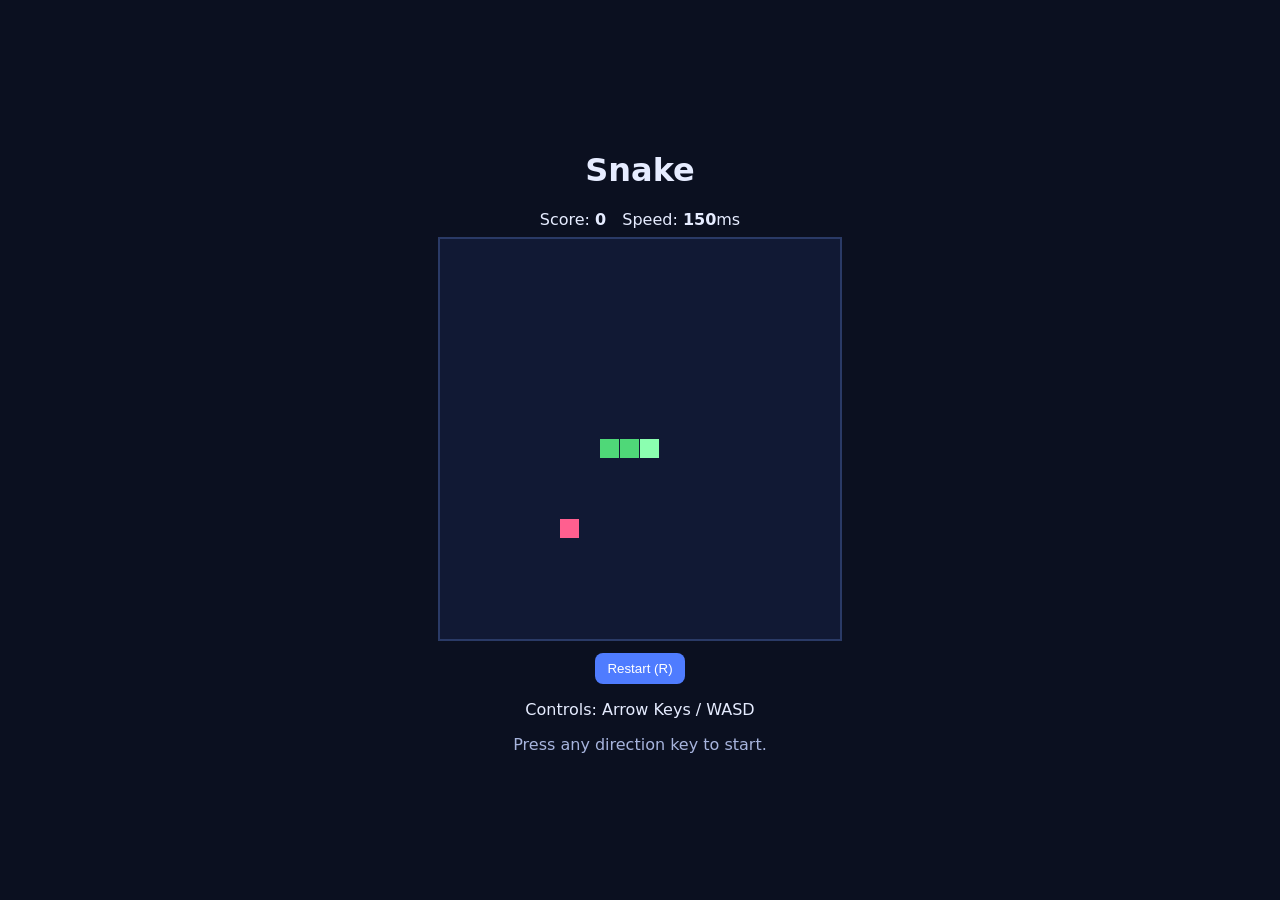
==== index.html @ 8fc8130f "feat: initial snake web" ====
<!doctype html>
<html lang="en">
  <head>
    <meta charset="UTF-8" />
    <meta name="viewport" content="width=device-width, initial-scale=1.0" />
    <title>Snake Web</title>
    <link rel="stylesheet" href="style.css" />
  </head>
  <body>
    <main class="app">
      <h1>Snake</h1>
      <div class="hud">
        <span>Score: <strong id="score">0</strong></span>
        <span>Speed: <strong id="speed">150</strong>ms</span>
      </div>
      <canvas id="game" width="400" height="400" aria-label="Snake game"></canvas>
      <div class="controls">
        <button id="restartBtn" type="button">Restart (R)</button>
        <p>Controls: Arrow Keys / WASD</p>
      </div>
      <p id="status" class="status">Press any direction key to start.</p>
    </main>
    <script src="game.js"></script>
  </body>
</html>
---- style.css ----
* { box-sizing: border-box; }
body {
  margin: 0;
  font-family: Inter, system-ui, Arial, sans-serif;
  background: #0b1020;
  color: #e6ecff;
  min-height: 100vh;
  display: grid;
  place-items: center;
}
.app { text-align: center; }
.hud { display: flex; gap: 16px; justify-content: center; margin-bottom: 8px; }
canvas {
  border: 2px solid #2a3a66;
  background: #111934;
  image-rendering: pixelated;
}
.controls { margin-top: 8px; }
button {
  background: #4f7cff;
  color: white;
  border: 0;
  border-radius: 8px;
  padding: 8px 12px;
  cursor: pointer;
}
.status { color: #a7b4dd; }
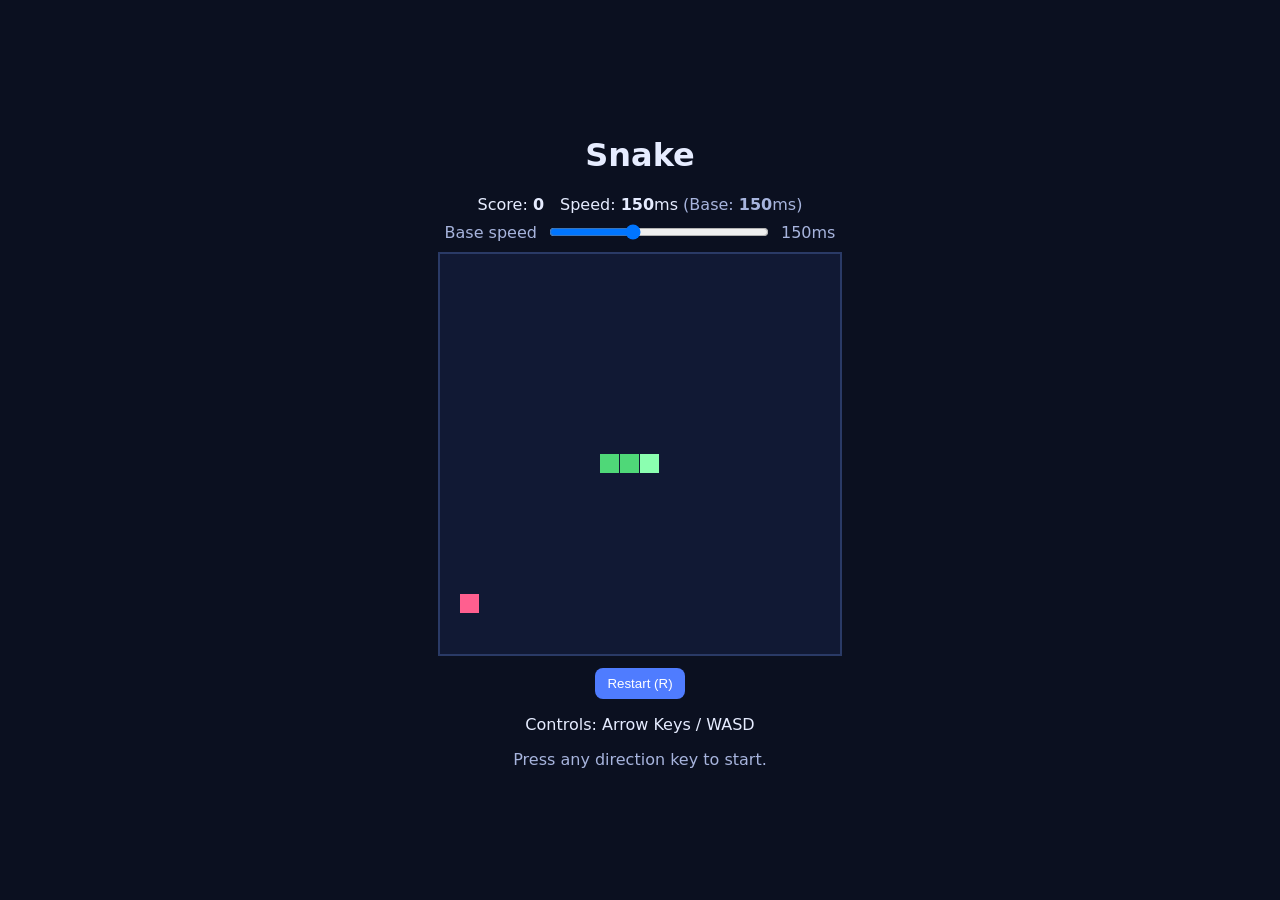
==== commit cdb75e62: "feat: add speed slider for base tick interval" ====
--- a/index.html
+++ b/index.html
@@ -11,7 +11,15 @@
       <h1>Snake</h1>
       <div class="hud">
         <span>Score: <strong id="score">0</strong></span>
-        <span>Speed: <strong id="speed">150</strong>ms</span>
+        <span>
+          Speed: <strong id="speed">150</strong>ms
+          <span class="muted">(Base: <strong id="baseSpeed">150</strong>ms)</span>
+        </span>
+      </div>
+      <div class="speed-control" aria-label="Speed control">
+        <label for="speedSlider">Base speed</label>
+        <input id="speedSlider" type="range" min="60" max="300" step="5" value="150" />
+        <span class="muted"><span id="speedSliderValue">150</span>ms</span>
       </div>
       <canvas id="game" width="400" height="400" aria-label="Snake game"></canvas>
       <div class="controls">
--- a/style.css
+++ b/style.css
@@ -9,7 +9,19 @@
   place-items: center;
 }
 .app { text-align: center; }
-.hud { display: flex; gap: 16px; justify-content: center; margin-bottom: 8px; }
+.hud { display: flex; gap: 16px; justify-content: center; margin-bottom: 8px; flex-wrap: wrap; }
+.muted { color: #a7b4dd; font-weight: 500; }
+
+.speed-control {
+  display: flex;
+  align-items: center;
+  justify-content: center;
+  gap: 10px;
+  margin: 6px 0 10px;
+}
+.speed-control label { color: #a7b4dd; }
+.speed-control input[type="range"] { width: 220px; }
+
 canvas {
   border: 2px solid #2a3a66;
   background: #111934;
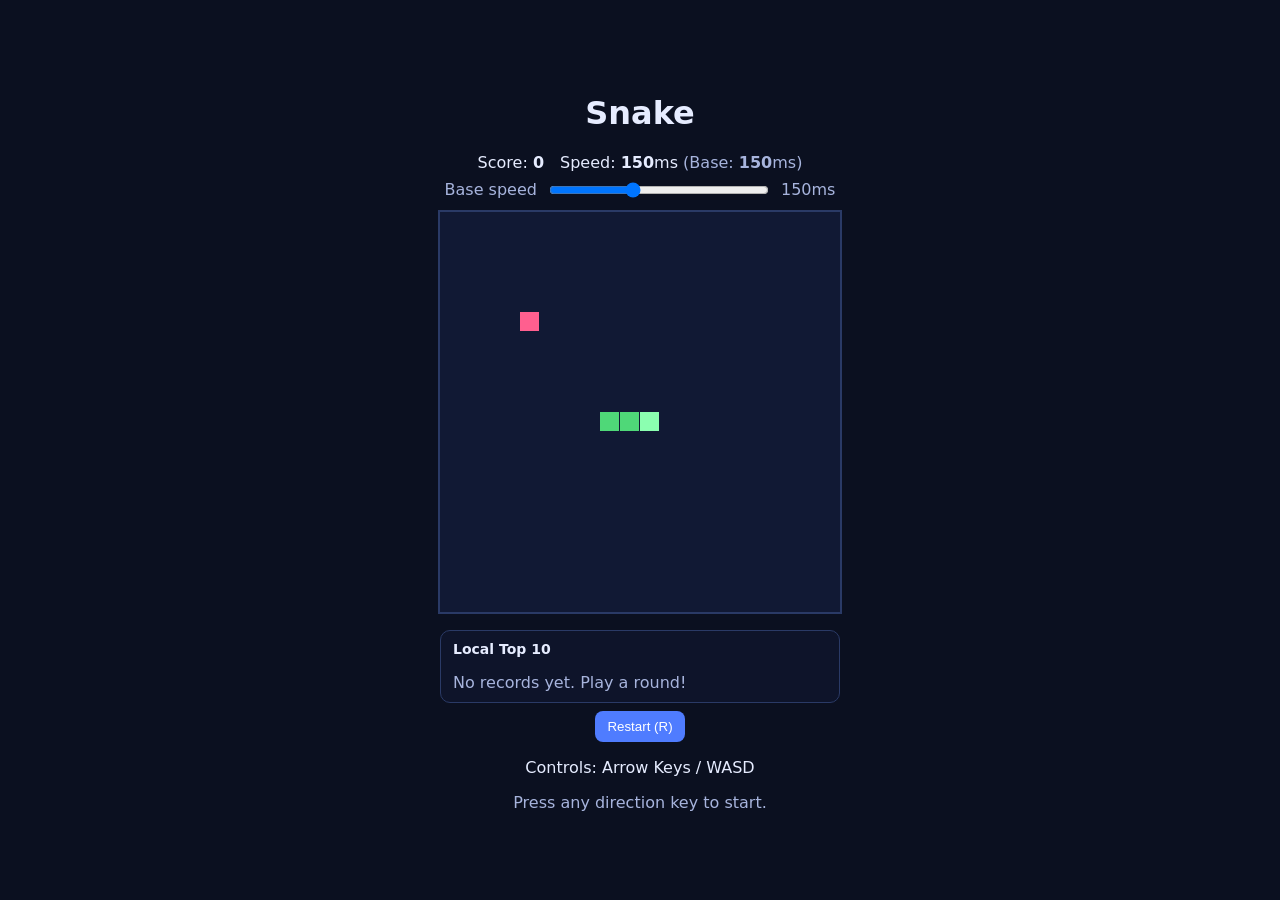
==== commit 18192852: "feat: add local leaderboard top10 persisted in localStorage" ====
--- a/index.html
+++ b/index.html
@@ -22,6 +22,13 @@
         <span class="muted"><span id="speedSliderValue">150</span>ms</span>
       </div>
       <canvas id="game" width="400" height="400" aria-label="Snake game"></canvas>
+
+      <section class="leaderboard" aria-label="Local leaderboard">
+        <h2>Local Top 10</h2>
+        <ol id="leaderboardList" class="leaderboard-list"></ol>
+        <p id="leaderboardHint" class="muted leaderboard-hint"></p>
+      </section>
+
       <div class="controls">
         <button id="restartBtn" type="button">Restart (R)</button>
         <p>Controls: Arrow Keys / WASD</p>
--- a/style.css
+++ b/style.css
@@ -27,6 +27,36 @@
   background: #111934;
   image-rendering: pixelated;
 }
+
+.leaderboard {
+  margin: 12px auto 0;
+  width: 400px;
+  text-align: left;
+  border: 1px solid #2a3a66;
+  border-radius: 10px;
+  padding: 10px 12px;
+  background: rgba(17, 25, 52, 0.55);
+}
+.leaderboard h2 {
+  margin: 0 0 8px;
+  font-size: 14px;
+  color: #e6ecff;
+  font-weight: 700;
+}
+.leaderboard-list {
+  margin: 0;
+  padding-left: 22px;
+  display: grid;
+  gap: 4px;
+}
+.leaderboard-list li {
+  display: flex;
+  justify-content: space-between;
+  gap: 10px;
+  font-variant-numeric: tabular-nums;
+}
+.leaderboard-hint { margin: 8px 0 0; }
+
 .controls { margin-top: 8px; }
 button {
   background: #4f7cff;
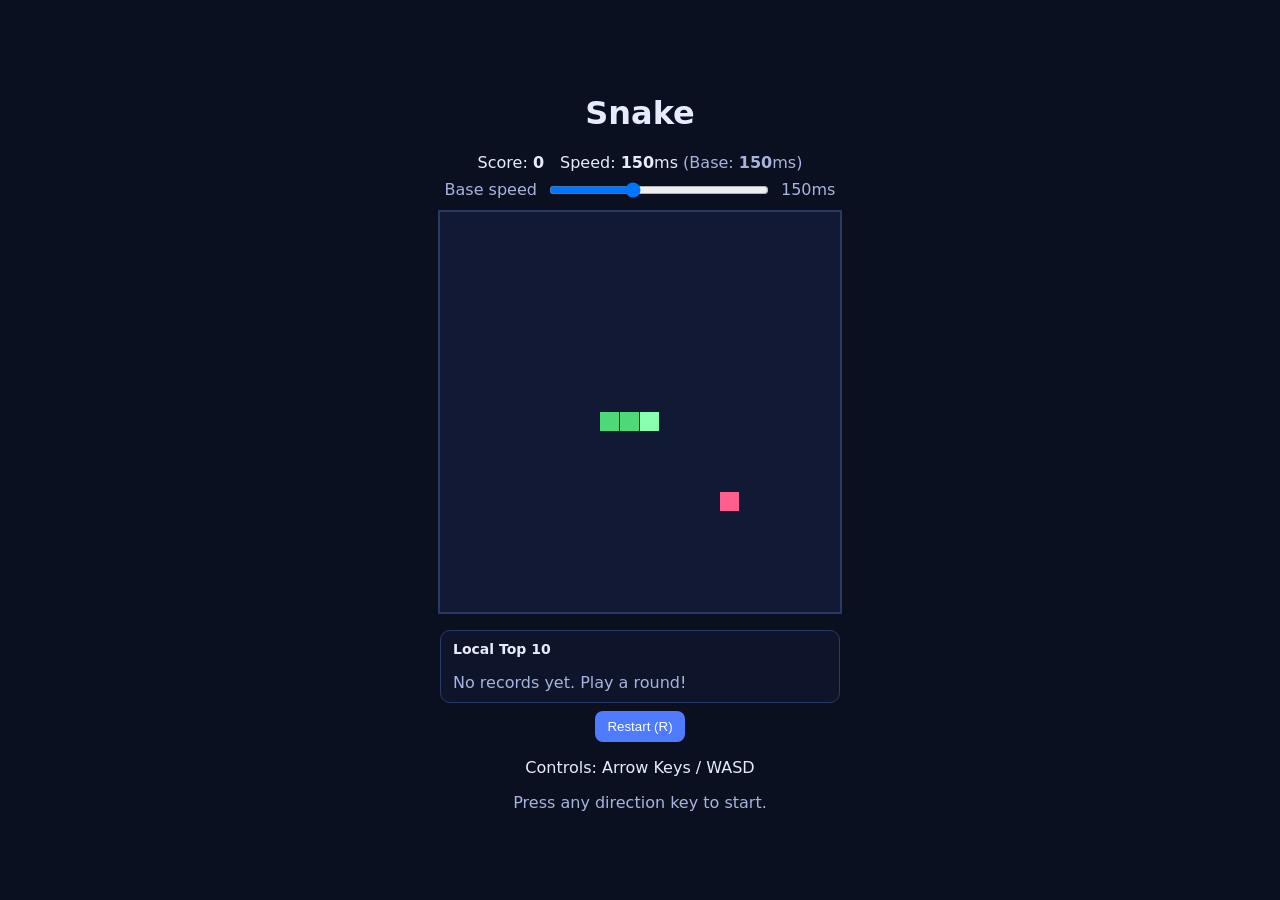
==== commit 562f921e: "feat: add copy share text on game over" ====
--- a/index.html
+++ b/index.html
@@ -33,6 +33,25 @@
         <button id="restartBtn" type="button">Restart (R)</button>
         <p>Controls: Arrow Keys / WASD</p>
       </div>
+
+      <section id="gameOverPanel" class="panel" aria-label="Game over panel" hidden>
+        <h2>Game Over</h2>
+        <p class="muted">Share your score:</p>
+        <pre id="shareText" class="share-text" aria-label="Share text"></pre>
+        <div class="panel-actions">
+          <button id="copyBtn" type="button">Copy</button>
+        </div>
+        <p id="copyStatus" class="muted" role="status" aria-live="polite"></p>
+        <textarea
+          id="copyFallback"
+          class="copy-fallback"
+          rows="3"
+          readonly
+          hidden
+          aria-label="Copy fallback text"
+        ></textarea>
+      </section>
+
       <p id="status" class="status">Press any direction key to start.</p>
     </main>
     <script src="game.js"></script>
--- a/style.css
+++ b/style.css
@@ -57,6 +57,39 @@
 }
 .leaderboard-hint { margin: 8px 0 0; }
 
+.panel {
+  margin: 12px auto 0;
+  padding: 12px;
+  border: 1px solid #2a3a66;
+  border-radius: 12px;
+  background: rgba(17, 25, 52, 0.85);
+  width: min(520px, 92vw);
+  text-align: left;
+}
+.panel h2 { margin: 0 0 6px; font-size: 18px; }
+.panel-actions { display: flex; gap: 10px; margin-top: 8px; }
+
+.share-text {
+  margin: 8px 0 0;
+  padding: 10px;
+  border-radius: 10px;
+  border: 1px solid #2a3a66;
+  background: #0b1020;
+  color: #e6ecff;
+  white-space: pre-wrap;
+}
+
+.copy-fallback {
+  margin-top: 8px;
+  width: 100%;
+  resize: none;
+  padding: 10px;
+  border-radius: 10px;
+  border: 1px solid #2a3a66;
+  background: #0b1020;
+  color: #e6ecff;
+}
+
 .controls { margin-top: 8px; }
 button {
   background: #4f7cff;
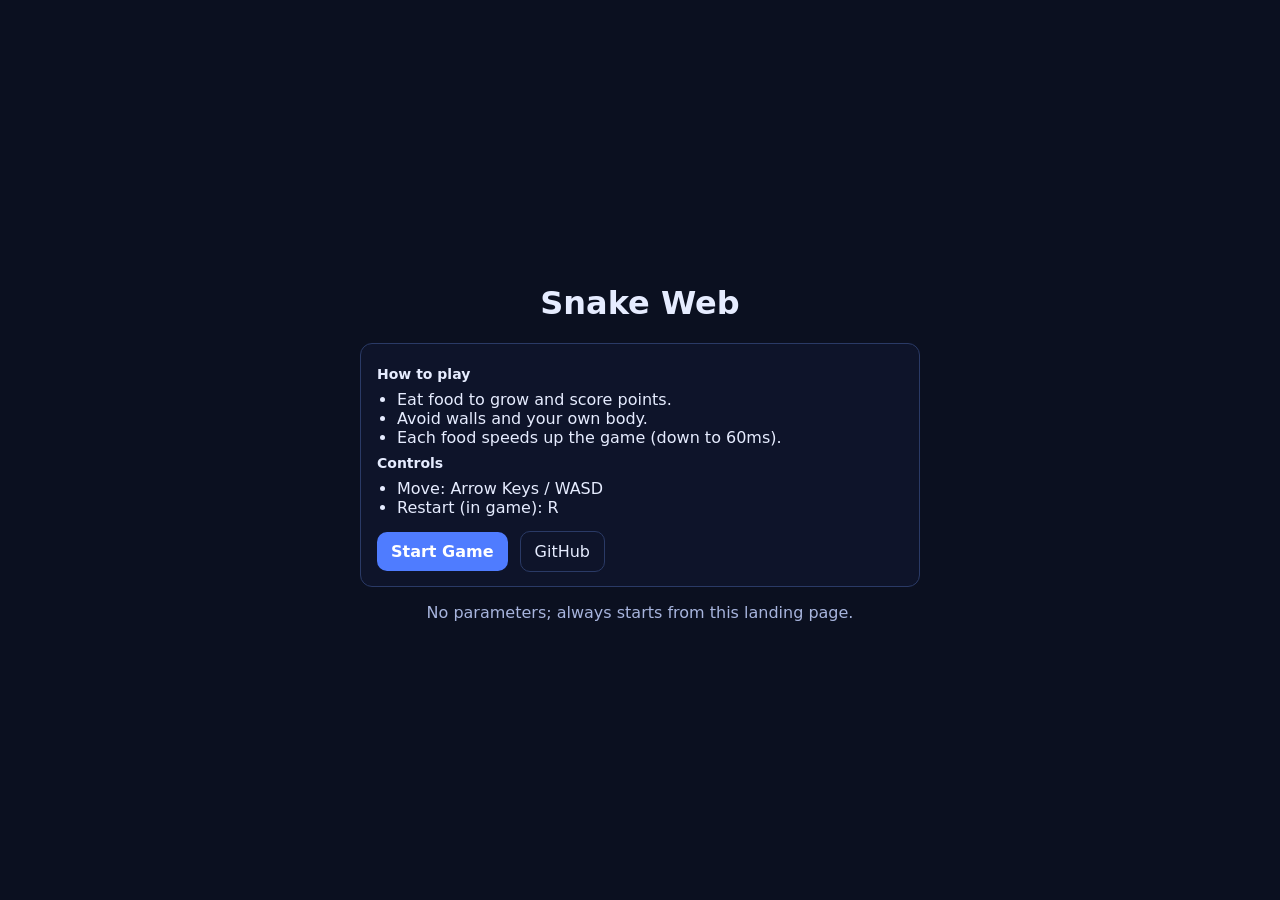
==== commit c3968948: "feat: add landing page and separate game page" ====
--- a/index.html
+++ b/index.html
@@ -7,53 +7,30 @@
     <link rel="stylesheet" href="style.css" />
   </head>
   <body>
-    <main class="app">
-      <h1>Snake</h1>
-      <div class="hud">
-        <span>Score: <strong id="score">0</strong></span>
-        <span>
-          Speed: <strong id="speed">150</strong>ms
-          <span class="muted">(Base: <strong id="baseSpeed">150</strong>ms)</span>
-        </span>
-      </div>
-      <div class="speed-control" aria-label="Speed control">
-        <label for="speedSlider">Base speed</label>
-        <input id="speedSlider" type="range" min="60" max="300" step="5" value="150" />
-        <span class="muted"><span id="speedSliderValue">150</span>ms</span>
-      </div>
-      <canvas id="game" width="400" height="400" aria-label="Snake game"></canvas>
+    <main class="app app-home">
+      <h1>Snake Web</h1>
 
-      <section class="leaderboard" aria-label="Local leaderboard">
-        <h2>Local Top 10</h2>
-        <ol id="leaderboardList" class="leaderboard-list"></ol>
-        <p id="leaderboardHint" class="muted leaderboard-hint"></p>
+      <section class="card" aria-label="Game introduction">
+        <h2>How to play</h2>
+        <ul class="list">
+          <li>Eat food to grow and score points.</li>
+          <li>Avoid walls and your own body.</li>
+          <li>Each food speeds up the game (down to 60ms).</li>
+        </ul>
+
+        <h2>Controls</h2>
+        <ul class="list">
+          <li>Move: Arrow Keys / WASD</li>
+          <li>Restart (in game): R</li>
+        </ul>
+
+        <div class="home-actions">
+          <a class="primary-btn" href="game.html">Start Game</a>
+          <a class="link-btn" href="https://github.com/HsqSw/snake-web" target="_blank" rel="noreferrer">GitHub</a>
+        </div>
       </section>
 
-      <div class="controls">
-        <button id="restartBtn" type="button">Restart (R)</button>
-        <p>Controls: Arrow Keys / WASD</p>
-      </div>
-
-      <section id="gameOverPanel" class="panel" aria-label="Game over panel" hidden>
-        <h2>Game Over</h2>
-        <p class="muted">Share your score:</p>
-        <pre id="shareText" class="share-text" aria-label="Share text"></pre>
-        <div class="panel-actions">
-          <button id="copyBtn" type="button">Copy</button>
-        </div>
-        <p id="copyStatus" class="muted" role="status" aria-live="polite"></p>
-        <textarea
-          id="copyFallback"
-          class="copy-fallback"
-          rows="3"
-          readonly
-          hidden
-          aria-label="Copy fallback text"
-        ></textarea>
-      </section>
-
-      <p id="status" class="status">Press any direction key to start.</p>
+      <p class="muted">No parameters; always starts from this landing page.</p>
     </main>
-    <script src="game.js"></script>
   </body>
 </html>
--- a/style.css
+++ b/style.css
@@ -8,7 +8,75 @@
   display: grid;
   place-items: center;
 }
+
 .app { text-align: center; }
+
+.topbar {
+  width: 100%;
+  max-width: 520px;
+  display: flex;
+  justify-content: flex-start;
+  margin: 0 auto 8px;
+}
+
+/* Landing page */
+.app-home {
+  width: min(560px, calc(100vw - 24px));
+}
+
+.card {
+  text-align: left;
+  border: 1px solid #2a3a66;
+  border-radius: 12px;
+  padding: 14px 16px;
+  background: rgba(17, 25, 52, 0.55);
+}
+
+.card h2 {
+  margin: 8px 0 8px;
+  font-size: 14px;
+}
+
+.list {
+  margin: 0;
+  padding-left: 20px;
+  color: #e6ecff;
+}
+
+.home-actions {
+  display: flex;
+  gap: 12px;
+  align-items: center;
+  margin-top: 14px;
+}
+
+.primary-btn,
+.link-btn {
+  display: inline-flex;
+  align-items: center;
+  justify-content: center;
+  gap: 6px;
+  border-radius: 10px;
+  padding: 10px 14px;
+  text-decoration: none;
+  cursor: pointer;
+  user-select: none;
+}
+
+.primary-btn {
+  background: #4f7cff;
+  color: white;
+  font-weight: 700;
+}
+
+.link-btn {
+  background: transparent;
+  border: 1px solid #2a3a66;
+  color: #e6ecff;
+}
+
+.primary-btn:hover { filter: brightness(1.05); }
+.link-btn:hover { background: rgba(255, 255, 255, 0.06); }
 .hud { display: flex; gap: 16px; justify-content: center; margin-bottom: 8px; flex-wrap: wrap; }
 .muted { color: #a7b4dd; font-weight: 500; }
 
@@ -57,39 +125,6 @@
 }
 .leaderboard-hint { margin: 8px 0 0; }
 
-.panel {
-  margin: 12px auto 0;
-  padding: 12px;
-  border: 1px solid #2a3a66;
-  border-radius: 12px;
-  background: rgba(17, 25, 52, 0.85);
-  width: min(520px, 92vw);
-  text-align: left;
-}
-.panel h2 { margin: 0 0 6px; font-size: 18px; }
-.panel-actions { display: flex; gap: 10px; margin-top: 8px; }
-
-.share-text {
-  margin: 8px 0 0;
-  padding: 10px;
-  border-radius: 10px;
-  border: 1px solid #2a3a66;
-  background: #0b1020;
-  color: #e6ecff;
-  white-space: pre-wrap;
-}
-
-.copy-fallback {
-  margin-top: 8px;
-  width: 100%;
-  resize: none;
-  padding: 10px;
-  border-radius: 10px;
-  border: 1px solid #2a3a66;
-  background: #0b1020;
-  color: #e6ecff;
-}
-
 .controls { margin-top: 8px; }
 button {
   background: #4f7cff;
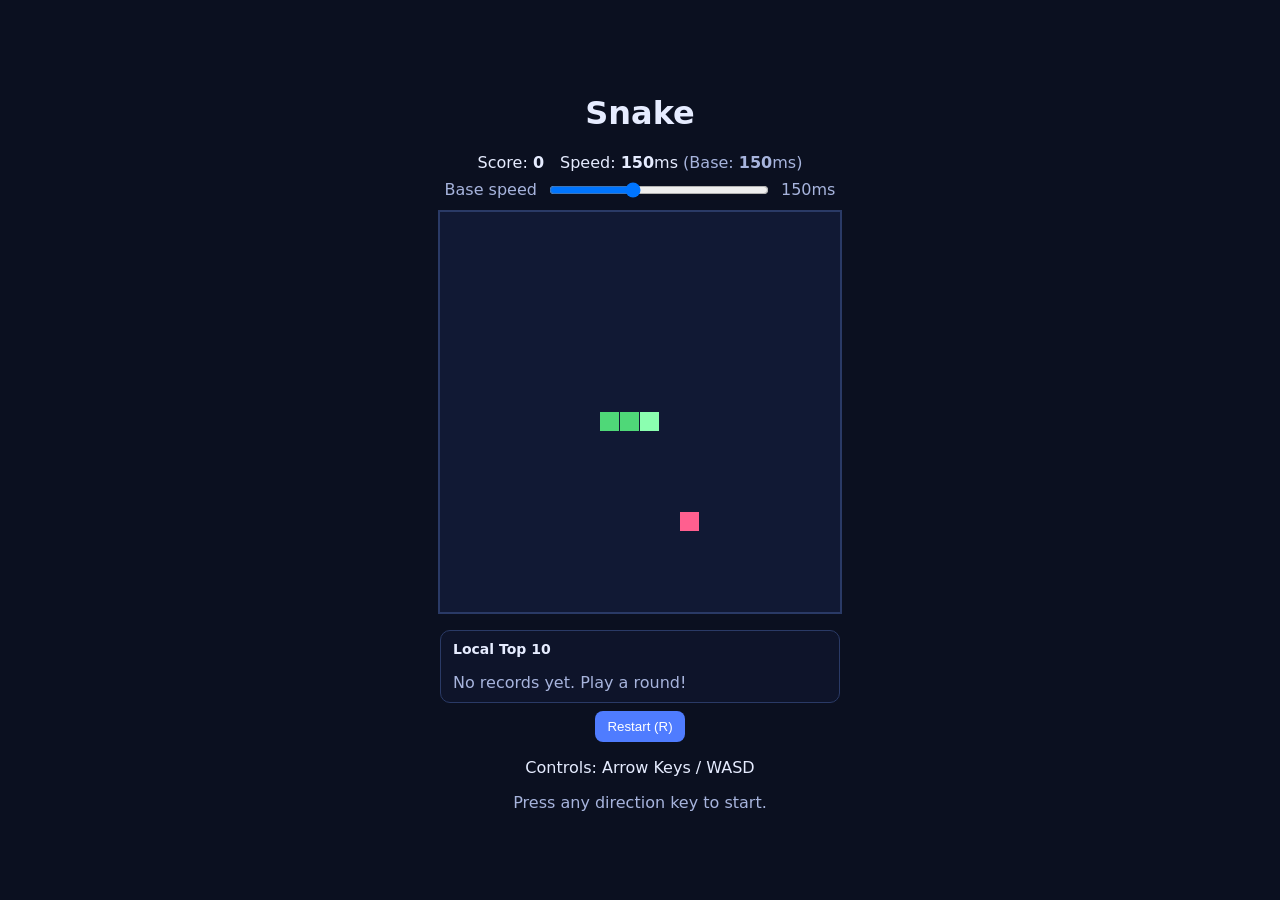
==== commit 21d20016: "feat: add Share/Copy button on Game Over (#6) * feat: add copy share text on game over  * chore: add" ====
--- a/index.html
+++ b/index.html
@@ -7,30 +7,53 @@
     <link rel="stylesheet" href="style.css" />
   </head>
   <body>
-    <main class="app app-home">
-      <h1>Snake Web</h1>
+    <main class="app">
+      <h1>Snake</h1>
+      <div class="hud">
+        <span>Score: <strong id="score">0</strong></span>
+        <span>
+          Speed: <strong id="speed">150</strong>ms
+          <span class="muted">(Base: <strong id="baseSpeed">150</strong>ms)</span>
+        </span>
+      </div>
+      <div class="speed-control" aria-label="Speed control">
+        <label for="speedSlider">Base speed</label>
+        <input id="speedSlider" type="range" min="60" max="300" step="5" value="150" />
+        <span class="muted"><span id="speedSliderValue">150</span>ms</span>
+      </div>
+      <canvas id="game" width="400" height="400" aria-label="Snake game"></canvas>
 
-      <section class="card" aria-label="Game introduction">
-        <h2>How to play</h2>
-        <ul class="list">
-          <li>Eat food to grow and score points.</li>
-          <li>Avoid walls and your own body.</li>
-          <li>Each food speeds up the game (down to 60ms).</li>
-        </ul>
-
-        <h2>Controls</h2>
-        <ul class="list">
-          <li>Move: Arrow Keys / WASD</li>
-          <li>Restart (in game): R</li>
-        </ul>
-
-        <div class="home-actions">
-          <a class="primary-btn" href="game.html">Start Game</a>
-          <a class="link-btn" href="https://github.com/HsqSw/snake-web" target="_blank" rel="noreferrer">GitHub</a>
-        </div>
+      <section class="leaderboard" aria-label="Local leaderboard">
+        <h2>Local Top 10</h2>
+        <ol id="leaderboardList" class="leaderboard-list"></ol>
+        <p id="leaderboardHint" class="muted leaderboard-hint"></p>
       </section>
 
-      <p class="muted">No parameters; always starts from this landing page.</p>
+      <div class="controls">
+        <button id="restartBtn" type="button">Restart (R)</button>
+        <p>Controls: Arrow Keys / WASD</p>
+      </div>
+
+      <section id="gameOverPanel" class="panel" aria-label="Game over panel" hidden>
+        <h2>Game Over</h2>
+        <p class="muted">Share your score:</p>
+        <pre id="shareText" class="share-text" aria-label="Share text"></pre>
+        <div class="panel-actions">
+          <button id="copyBtn" type="button">Copy</button>
+        </div>
+        <p id="copyStatus" class="muted" role="status" aria-live="polite"></p>
+        <textarea
+          id="copyFallback"
+          class="copy-fallback"
+          rows="3"
+          readonly
+          hidden
+          aria-label="Copy fallback text"
+        ></textarea>
+      </section>
+
+      <p id="status" class="status">Press any direction key to start.</p>
     </main>
+    <script src="game.js"></script>
   </body>
 </html>
--- a/style.css
+++ b/style.css
@@ -8,75 +8,7 @@
   display: grid;
   place-items: center;
 }
-
 .app { text-align: center; }
-
-.topbar {
-  width: 100%;
-  max-width: 520px;
-  display: flex;
-  justify-content: flex-start;
-  margin: 0 auto 8px;
-}
-
-/* Landing page */
-.app-home {
-  width: min(560px, calc(100vw - 24px));
-}
-
-.card {
-  text-align: left;
-  border: 1px solid #2a3a66;
-  border-radius: 12px;
-  padding: 14px 16px;
-  background: rgba(17, 25, 52, 0.55);
-}
-
-.card h2 {
-  margin: 8px 0 8px;
-  font-size: 14px;
-}
-
-.list {
-  margin: 0;
-  padding-left: 20px;
-  color: #e6ecff;
-}
-
-.home-actions {
-  display: flex;
-  gap: 12px;
-  align-items: center;
-  margin-top: 14px;
-}
-
-.primary-btn,
-.link-btn {
-  display: inline-flex;
-  align-items: center;
-  justify-content: center;
-  gap: 6px;
-  border-radius: 10px;
-  padding: 10px 14px;
-  text-decoration: none;
-  cursor: pointer;
-  user-select: none;
-}
-
-.primary-btn {
-  background: #4f7cff;
-  color: white;
-  font-weight: 700;
-}
-
-.link-btn {
-  background: transparent;
-  border: 1px solid #2a3a66;
-  color: #e6ecff;
-}
-
-.primary-btn:hover { filter: brightness(1.05); }
-.link-btn:hover { background: rgba(255, 255, 255, 0.06); }
 .hud { display: flex; gap: 16px; justify-content: center; margin-bottom: 8px; flex-wrap: wrap; }
 .muted { color: #a7b4dd; font-weight: 500; }
 
@@ -125,6 +57,39 @@
 }
 .leaderboard-hint { margin: 8px 0 0; }
 
+.panel {
+  margin: 12px auto 0;
+  padding: 12px;
+  border: 1px solid #2a3a66;
+  border-radius: 12px;
+  background: rgba(17, 25, 52, 0.85);
+  width: min(520px, 92vw);
+  text-align: left;
+}
+.panel h2 { margin: 0 0 6px; font-size: 18px; }
+.panel-actions { display: flex; gap: 10px; margin-top: 8px; }
+
+.share-text {
+  margin: 8px 0 0;
+  padding: 10px;
+  border-radius: 10px;
+  border: 1px solid #2a3a66;
+  background: #0b1020;
+  color: #e6ecff;
+  white-space: pre-wrap;
+}
+
+.copy-fallback {
+  margin-top: 8px;
+  width: 100%;
+  resize: none;
+  padding: 10px;
+  border-radius: 10px;
+  border: 1px solid #2a3a66;
+  background: #0b1020;
+  color: #e6ecff;
+}
+
 .controls { margin-top: 8px; }
 button {
   background: #4f7cff;
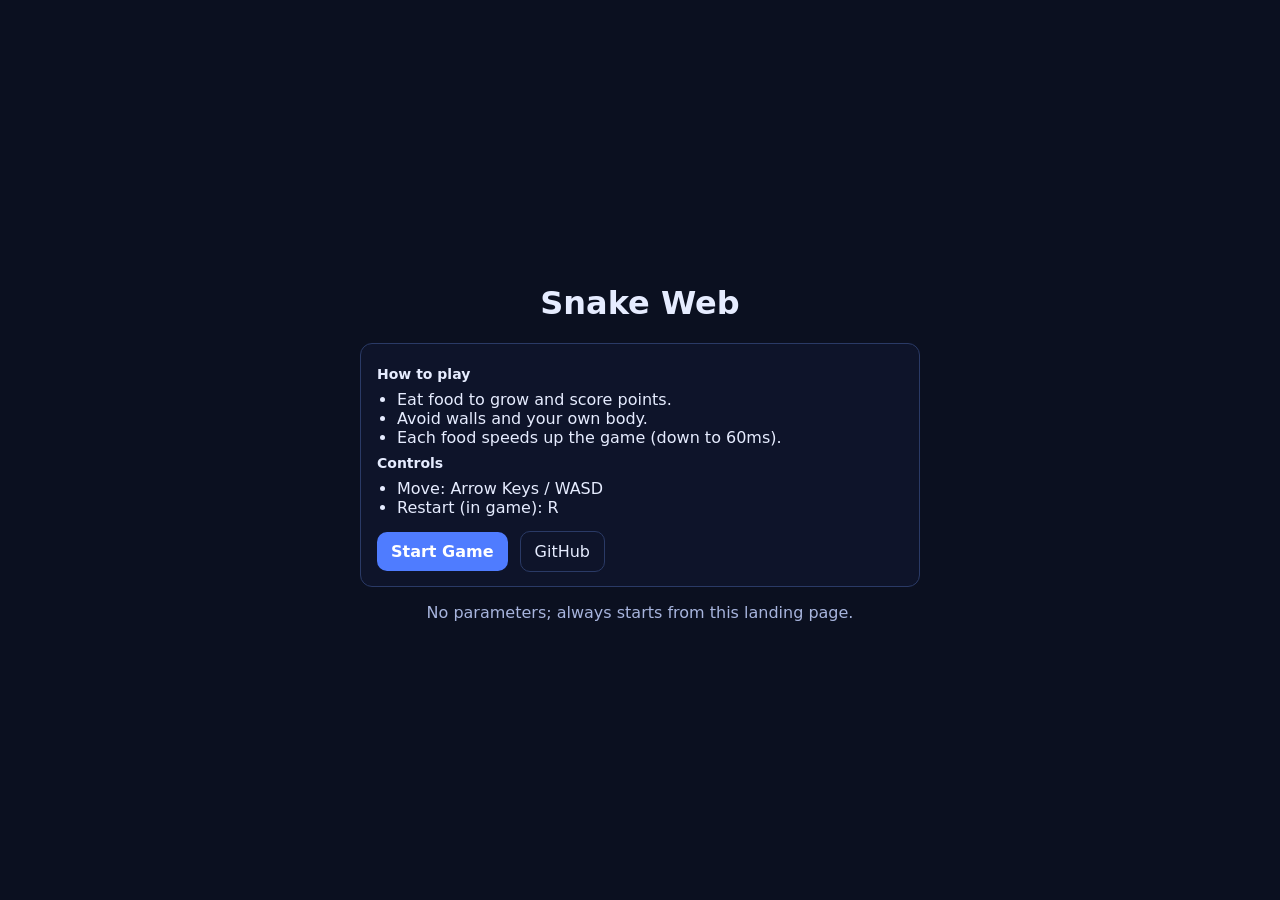
==== commit 783f1bf2: "feat: add landing page (index) and game page (game.html) (#8) * feat: add landing page and separate " ====
--- a/index.html
+++ b/index.html
@@ -7,53 +7,30 @@
     <link rel="stylesheet" href="style.css" />
   </head>
   <body>
-    <main class="app">
-      <h1>Snake</h1>
-      <div class="hud">
-        <span>Score: <strong id="score">0</strong></span>
-        <span>
-          Speed: <strong id="speed">150</strong>ms
-          <span class="muted">(Base: <strong id="baseSpeed">150</strong>ms)</span>
-        </span>
-      </div>
-      <div class="speed-control" aria-label="Speed control">
-        <label for="speedSlider">Base speed</label>
-        <input id="speedSlider" type="range" min="60" max="300" step="5" value="150" />
-        <span class="muted"><span id="speedSliderValue">150</span>ms</span>
-      </div>
-      <canvas id="game" width="400" height="400" aria-label="Snake game"></canvas>
+    <main class="app app-home">
+      <h1>Snake Web</h1>
 
-      <section class="leaderboard" aria-label="Local leaderboard">
-        <h2>Local Top 10</h2>
-        <ol id="leaderboardList" class="leaderboard-list"></ol>
-        <p id="leaderboardHint" class="muted leaderboard-hint"></p>
+      <section class="card" aria-label="Game introduction">
+        <h2>How to play</h2>
+        <ul class="list">
+          <li>Eat food to grow and score points.</li>
+          <li>Avoid walls and your own body.</li>
+          <li>Each food speeds up the game (down to 60ms).</li>
+        </ul>
+
+        <h2>Controls</h2>
+        <ul class="list">
+          <li>Move: Arrow Keys / WASD</li>
+          <li>Restart (in game): R</li>
+        </ul>
+
+        <div class="home-actions">
+          <a class="primary-btn" href="game.html">Start Game</a>
+          <a class="link-btn" href="https://github.com/HsqSw/snake-web" target="_blank" rel="noreferrer">GitHub</a>
+        </div>
       </section>
 
-      <div class="controls">
-        <button id="restartBtn" type="button">Restart (R)</button>
-        <p>Controls: Arrow Keys / WASD</p>
-      </div>
-
-      <section id="gameOverPanel" class="panel" aria-label="Game over panel" hidden>
-        <h2>Game Over</h2>
-        <p class="muted">Share your score:</p>
-        <pre id="shareText" class="share-text" aria-label="Share text"></pre>
-        <div class="panel-actions">
-          <button id="copyBtn" type="button">Copy</button>
-        </div>
-        <p id="copyStatus" class="muted" role="status" aria-live="polite"></p>
-        <textarea
-          id="copyFallback"
-          class="copy-fallback"
-          rows="3"
-          readonly
-          hidden
-          aria-label="Copy fallback text"
-        ></textarea>
-      </section>
-
-      <p id="status" class="status">Press any direction key to start.</p>
+      <p class="muted">No parameters; always starts from this landing page.</p>
     </main>
-    <script src="game.js"></script>
   </body>
 </html>
--- a/style.css
+++ b/style.css
@@ -8,7 +8,75 @@
   display: grid;
   place-items: center;
 }
+
 .app { text-align: center; }
+
+.topbar {
+  width: 100%;
+  max-width: 520px;
+  display: flex;
+  justify-content: flex-start;
+  margin: 0 auto 8px;
+}
+
+/* Landing page */
+.app-home {
+  width: min(560px, calc(100vw - 24px));
+}
+
+.card {
+  text-align: left;
+  border: 1px solid #2a3a66;
+  border-radius: 12px;
+  padding: 14px 16px;
+  background: rgba(17, 25, 52, 0.55);
+}
+
+.card h2 {
+  margin: 8px 0 8px;
+  font-size: 14px;
+}
+
+.list {
+  margin: 0;
+  padding-left: 20px;
+  color: #e6ecff;
+}
+
+.home-actions {
+  display: flex;
+  gap: 12px;
+  align-items: center;
+  margin-top: 14px;
+}
+
+.primary-btn,
+.link-btn {
+  display: inline-flex;
+  align-items: center;
+  justify-content: center;
+  gap: 6px;
+  border-radius: 10px;
+  padding: 10px 14px;
+  text-decoration: none;
+  cursor: pointer;
+  user-select: none;
+}
+
+.primary-btn {
+  background: #4f7cff;
+  color: white;
+  font-weight: 700;
+}
+
+.link-btn {
+  background: transparent;
+  border: 1px solid #2a3a66;
+  color: #e6ecff;
+}
+
+.primary-btn:hover { filter: brightness(1.05); }
+.link-btn:hover { background: rgba(255, 255, 255, 0.06); }
 .hud { display: flex; gap: 16px; justify-content: center; margin-bottom: 8px; flex-wrap: wrap; }
 .muted { color: #a7b4dd; font-weight: 500; }
 
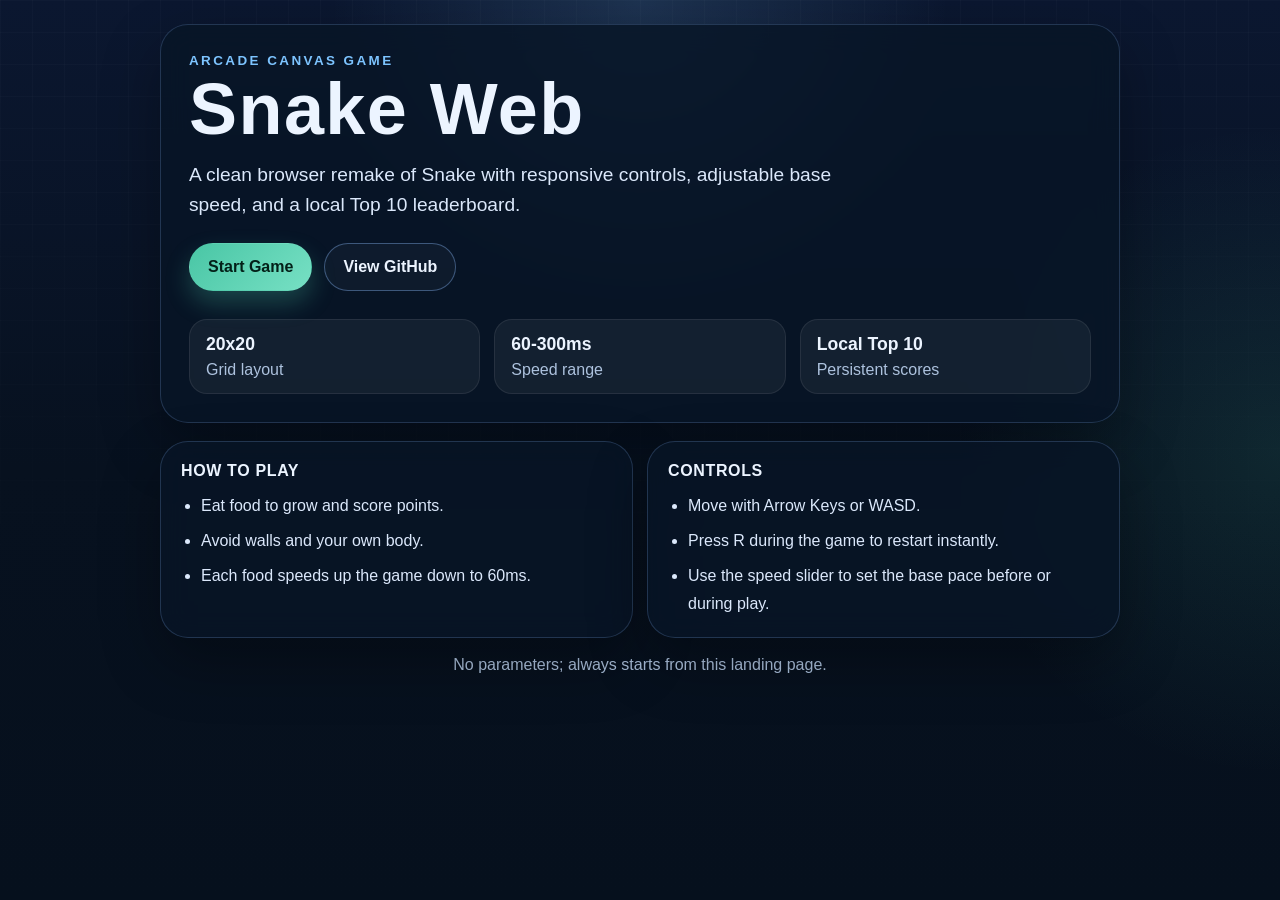
==== commit c76bcdcb: "feat: polish landing and game UI" ====
--- a/index.html
+++ b/index.html
@@ -8,29 +8,47 @@
   </head>
   <body>
     <main class="app app-home">
-      <h1>Snake Web</h1>
-
-      <section class="card" aria-label="Game introduction">
-        <h2>How to play</h2>
-        <ul class="list">
-          <li>Eat food to grow and score points.</li>
-          <li>Avoid walls and your own body.</li>
-          <li>Each food speeds up the game (down to 60ms).</li>
-        </ul>
-
-        <h2>Controls</h2>
-        <ul class="list">
-          <li>Move: Arrow Keys / WASD</li>
-          <li>Restart (in game): R</li>
-        </ul>
+      <section class="hero card card-hero" aria-labelledby="home-title">
+        <p class="eyebrow">Arcade Canvas Game</p>
+        <h1 id="home-title">Snake Web</h1>
+        <p class="hero-copy">
+          A clean browser remake of Snake with responsive controls, adjustable base speed,
+          and a local Top 10 leaderboard.
+        </p>
 
         <div class="home-actions">
           <a class="primary-btn" href="game.html">Start Game</a>
-          <a class="link-btn" href="https://github.com/HsqSw/snake-web" target="_blank" rel="noreferrer">GitHub</a>
+          <a class="link-btn" href="https://github.com/HsqSw/snake-web" target="_blank" rel="noreferrer">View GitHub</a>
+        </div>
+
+        <div class="home-stats" aria-label="Game highlights">
+          <p><strong>20x20</strong><span>Grid layout</span></p>
+          <p><strong>60-300ms</strong><span>Speed range</span></p>
+          <p><strong>Local Top 10</strong><span>Persistent scores</span></p>
         </div>
       </section>
 
-      <p class="muted">No parameters; always starts from this landing page.</p>
+      <section class="home-grid" aria-label="Game introduction">
+        <article class="card">
+          <h2>How to play</h2>
+          <ul class="list">
+            <li>Eat food to grow and score points.</li>
+            <li>Avoid walls and your own body.</li>
+            <li>Each food speeds up the game down to 60ms.</li>
+          </ul>
+        </article>
+
+        <article class="card">
+          <h2>Controls</h2>
+          <ul class="list">
+            <li>Move with Arrow Keys or WASD.</li>
+            <li>Press R during the game to restart instantly.</li>
+            <li>Use the speed slider to set the base pace before or during play.</li>
+          </ul>
+        </article>
+      </section>
+
+      <p class="muted home-note">No parameters; always starts from this landing page.</p>
     </main>
   </body>
 </html>
--- a/style.css
+++ b/style.css
@@ -1,170 +1,489 @@
-* { box-sizing: border-box; }
+* {
+  box-sizing: border-box;
+}
+
+:root {
+  color-scheme: dark;
+  --bg: #07111f;
+  --bg-accent: #13294b;
+  --surface: rgba(8, 21, 39, 0.82);
+  --surface-strong: rgba(11, 27, 50, 0.94);
+  --surface-border: rgba(138, 186, 255, 0.2);
+  --surface-border-strong: rgba(138, 186, 255, 0.38);
+  --text: #ecf4ff;
+  --muted: #adc2de;
+  --primary: #49c6a5;
+  --primary-strong: #32a88a;
+  --primary-shadow: rgba(73, 198, 165, 0.28);
+  --secondary: #7dc4ff;
+  --danger: #ff8f82;
+  --shadow: 0 24px 60px rgba(0, 0, 0, 0.3);
+  --radius-lg: 28px;
+  --radius-md: 18px;
+  --radius-sm: 12px;
+}
+
+html {
+  overflow-x: hidden;
+}
+
 body {
   margin: 0;
-  font-family: Inter, system-ui, Arial, sans-serif;
-  background: #0b1020;
-  color: #e6ecff;
   min-height: 100vh;
-  display: grid;
-  place-items: center;
-}
-
-.app { text-align: center; }
-
-.topbar {
-  width: 100%;
-  max-width: 520px;
-  display: flex;
-  justify-content: flex-start;
-  margin: 0 auto 8px;
-}
-
-/* Landing page */
+  padding: 24px 16px 40px;
+  font-family: "Trebuchet MS", "Segoe UI", sans-serif;
+  color: var(--text);
+  background:
+    radial-gradient(circle at top, rgba(125, 196, 255, 0.16), transparent 28%),
+    radial-gradient(circle at right, rgba(73, 198, 165, 0.12), transparent 24%),
+    linear-gradient(180deg, #0b1730 0%, var(--bg) 52%, #06101d 100%);
+}
+
+body::before {
+  content: "";
+  position: fixed;
+  inset: 0;
+  background-image:
+    linear-gradient(rgba(255, 255, 255, 0.04) 1px, transparent 1px),
+    linear-gradient(90deg, rgba(255, 255, 255, 0.04) 1px, transparent 1px);
+  background-size: 32px 32px;
+  mask-image: linear-gradient(180deg, rgba(0, 0, 0, 0.52), transparent 82%);
+  pointer-events: none;
+}
+
+a,
+button,
+input {
+  font: inherit;
+}
+
+a {
+  color: inherit;
+}
+
+.app {
+  position: relative;
+  z-index: 1;
+  width: min(1120px, 100%);
+  margin: 0 auto;
+}
+
 .app-home {
-  width: min(560px, calc(100vw - 24px));
+  width: min(960px, 100%);
+}
+
+.app-game {
+  width: min(1200px, 100%);
+}
+
+.card,
+.panel,
+.leaderboard {
+  border: 1px solid var(--surface-border);
+  border-radius: var(--radius-lg);
+  background: var(--surface);
+  box-shadow: var(--shadow);
+  backdrop-filter: blur(14px);
 }
 
 .card {
-  text-align: left;
-  border: 1px solid #2a3a66;
-  border-radius: 12px;
-  padding: 14px 16px;
-  background: rgba(17, 25, 52, 0.55);
-}
-
-.card h2 {
-  margin: 8px 0 8px;
-  font-size: 14px;
-}
-
-.list {
-  margin: 0;
-  padding-left: 20px;
-  color: #e6ecff;
+  padding: 20px;
+}
+
+.card h2,
+.panel h2,
+.leaderboard h2 {
+  margin: 0 0 12px;
+  font-size: 1rem;
+  letter-spacing: 0.04em;
+  text-transform: uppercase;
+}
+
+.eyebrow {
+  margin: 0 0 8px;
+  color: var(--secondary);
+  font-size: 0.84rem;
+  font-weight: 700;
+  letter-spacing: 0.18em;
+  text-transform: uppercase;
+}
+
+.muted {
+  color: var(--muted);
+}
+
+.hero {
+  padding: 28px;
+}
+
+.hero h1,
+.game-header h1 {
+  margin: 0;
+  font-size: clamp(2.5rem, 6vw, 4.5rem);
+  line-height: 0.94;
+  letter-spacing: 0.02em;
+}
+
+.hero-copy {
+  max-width: 44rem;
+  margin: 16px 0 0;
+  font-size: clamp(1rem, 2.8vw, 1.2rem);
+  line-height: 1.6;
+  color: #dbe8fb;
 }
 
 .home-actions {
   display: flex;
+  flex-wrap: wrap;
   gap: 12px;
-  align-items: center;
-  margin-top: 14px;
+  margin-top: 22px;
 }
 
 .primary-btn,
-.link-btn {
+.link-btn,
+button {
   display: inline-flex;
   align-items: center;
   justify-content: center;
-  gap: 6px;
-  border-radius: 10px;
-  padding: 10px 14px;
+  min-height: 48px;
+  padding: 12px 18px;
+  border-radius: 999px;
+  border: 1px solid transparent;
   text-decoration: none;
+  transition:
+    transform 120ms ease,
+    background-color 120ms ease,
+    border-color 120ms ease,
+    box-shadow 120ms ease,
+    color 120ms ease;
   cursor: pointer;
-  user-select: none;
-}
-
-.primary-btn {
-  background: #4f7cff;
-  color: white;
+}
+
+.primary-btn,
+button {
+  background: linear-gradient(135deg, var(--primary) 0%, #77e0c4 100%);
+  color: #032018;
+  font-weight: 800;
+  box-shadow: 0 12px 24px var(--primary-shadow);
+}
+
+.link-btn {
+  border-color: var(--surface-border-strong);
+  background: rgba(255, 255, 255, 0.03);
+  color: var(--text);
   font-weight: 700;
 }
 
-.link-btn {
-  background: transparent;
-  border: 1px solid #2a3a66;
-  color: #e6ecff;
-}
-
-.primary-btn:hover { filter: brightness(1.05); }
-.link-btn:hover { background: rgba(255, 255, 255, 0.06); }
-.hud { display: flex; gap: 16px; justify-content: center; margin-bottom: 8px; flex-wrap: wrap; }
-.muted { color: #a7b4dd; font-weight: 500; }
+.primary-btn:hover,
+button:hover,
+.link-btn:hover {
+  transform: translateY(-1px);
+}
+
+.primary-btn:hover,
+button:hover {
+  background: linear-gradient(135deg, #5ed5b5 0%, #95ebd3 100%);
+}
+
+.link-btn:hover {
+  border-color: rgba(125, 196, 255, 0.8);
+  background: rgba(125, 196, 255, 0.1);
+}
+
+.primary-btn:active,
+button:active,
+.link-btn:active {
+  transform: translateY(1px) scale(0.99);
+}
+
+.primary-btn:focus-visible,
+.link-btn:focus-visible,
+button:focus-visible,
+input[type="range"]:focus-visible {
+  outline: 3px solid rgba(125, 196, 255, 0.92);
+  outline-offset: 3px;
+}
+
+.home-stats,
+.home-grid,
+.hud,
+.game-grid,
+.controls,
+.panel-actions {
+  display: grid;
+  gap: 14px;
+}
+
+.home-stats {
+  grid-template-columns: repeat(auto-fit, minmax(150px, 1fr));
+  margin-top: 28px;
+}
+
+.home-stats p {
+  margin: 0;
+  padding: 14px 16px;
+  border: 1px solid rgba(255, 255, 255, 0.08);
+  border-radius: var(--radius-md);
+  background: rgba(255, 255, 255, 0.05);
+}
+
+.home-stats strong,
+.stat-chip strong {
+  display: block;
+  margin-bottom: 6px;
+  font-size: 1.1rem;
+}
+
+.home-stats span {
+  color: var(--muted);
+}
+
+.home-grid {
+  grid-template-columns: repeat(auto-fit, minmax(260px, 1fr));
+  margin-top: 18px;
+}
+
+.home-note {
+  margin: 18px 8px 0;
+  text-align: center;
+}
+
+.list {
+  margin: 0;
+  padding-left: 20px;
+  line-height: 1.7;
+  color: #dbe8fb;
+}
+
+.list li + li {
+  margin-top: 8px;
+}
+
+.topbar {
+  display: flex;
+  justify-content: flex-start;
+  margin-bottom: 16px;
+}
+
+.game-shell {
+  display: grid;
+  gap: 16px;
+}
+
+.game-header {
+  display: grid;
+  gap: 18px;
+}
+
+.hud {
+  grid-template-columns: 1fr;
+  min-width: 0;
+  width: 100%;
+}
+
+.stat-chip {
+  margin: 0;
+  padding: 14px 16px;
+  border-radius: var(--radius-md);
+  border: 1px solid rgba(255, 255, 255, 0.08);
+  background: rgba(255, 255, 255, 0.05);
+  line-height: 1.4;
+}
+
+.stat-chip .muted {
+  display: block;
+  margin-top: 4px;
+}
+
+.game-grid {
+  grid-template-columns: minmax(0, 1.6fr) minmax(280px, 0.9fr);
+  align-items: start;
+}
+
+.game-stage {
+  display: grid;
+  gap: 18px;
+}
+
+.game-sidebar {
+  display: grid;
+  gap: 16px;
+}
 
 .speed-control {
-  display: flex;
+  display: grid;
+  grid-template-columns: auto minmax(0, 1fr) auto;
+  gap: 12px;
   align-items: center;
-  justify-content: center;
-  gap: 10px;
-  margin: 6px 0 10px;
-}
-.speed-control label { color: #a7b4dd; }
-.speed-control input[type="range"] { width: 220px; }
+}
+
+.speed-control label {
+  font-weight: 700;
+  color: #dbe8fb;
+}
+
+input[type="range"] {
+  width: 100%;
+  accent-color: var(--primary);
+}
+
+.canvas-frame {
+  padding: 12px;
+  border-radius: 24px;
+  border: 1px solid var(--surface-border);
+  background:
+    linear-gradient(180deg, rgba(255, 255, 255, 0.06), transparent),
+    rgba(4, 14, 28, 0.9);
+}
 
 canvas {
-  border: 2px solid #2a3a66;
+  display: block;
+  width: 100%;
+  max-width: 400px;
+  aspect-ratio: 1 / 1;
+  margin: 0 auto;
+  border: 2px solid var(--surface-border-strong);
+  border-radius: 20px;
   background: #111934;
   image-rendering: pixelated;
 }
 
-.leaderboard {
-  margin: 12px auto 0;
-  width: 400px;
+.leaderboard,
+.panel {
+  width: 100%;
   text-align: left;
-  border: 1px solid #2a3a66;
-  border-radius: 10px;
-  padding: 10px 12px;
-  background: rgba(17, 25, 52, 0.55);
-}
-.leaderboard h2 {
-  margin: 0 0 8px;
-  font-size: 14px;
-  color: #e6ecff;
-  font-weight: 700;
-}
+}
+
 .leaderboard-list {
   margin: 0;
   padding-left: 22px;
   display: grid;
-  gap: 4px;
-}
+  gap: 6px;
+}
+
 .leaderboard-list li {
   display: flex;
   justify-content: space-between;
-  gap: 10px;
+  gap: 12px;
   font-variant-numeric: tabular-nums;
 }
-.leaderboard-hint { margin: 8px 0 0; }
+
+.leaderboard-hint {
+  margin: 12px 0 0;
+}
+
+.controls {
+  grid-template-columns: auto 1fr;
+  align-items: center;
+}
+
+.controls p,
+.status {
+  margin: 0;
+}
+
+.status {
+  padding: 14px 16px;
+  border-radius: var(--radius-md);
+  border: 1px solid rgba(125, 196, 255, 0.18);
+  background: rgba(125, 196, 255, 0.08);
+  color: #dff1ff;
+}
 
 .panel {
-  margin: 12px auto 0;
-  padding: 12px;
-  border: 1px solid #2a3a66;
-  border-radius: 12px;
-  background: rgba(17, 25, 52, 0.85);
-  width: min(520px, 92vw);
-  text-align: left;
-}
-.panel h2 { margin: 0 0 6px; font-size: 18px; }
-.panel-actions { display: flex; gap: 10px; margin-top: 8px; }
-
-.share-text {
-  margin: 8px 0 0;
-  padding: 10px;
-  border-radius: 10px;
-  border: 1px solid #2a3a66;
-  background: #0b1020;
-  color: #e6ecff;
+  padding: 20px;
+}
+
+.share-text,
+.copy-fallback {
+  width: 100%;
+  margin: 10px 0 0;
+  padding: 12px 14px;
+  border-radius: var(--radius-sm);
+  border: 1px solid rgba(125, 196, 255, 0.18);
+  background: rgba(3, 12, 24, 0.9);
+  color: var(--text);
   white-space: pre-wrap;
 }
 
 .copy-fallback {
-  margin-top: 8px;
-  width: 100%;
-  resize: none;
-  padding: 10px;
-  border-radius: 10px;
-  border: 1px solid #2a3a66;
-  background: #0b1020;
-  color: #e6ecff;
-}
-
-.controls { margin-top: 8px; }
-button {
-  background: #4f7cff;
-  color: white;
-  border: 0;
-  border-radius: 8px;
-  padding: 8px 12px;
-  cursor: pointer;
-}
-.status { color: #a7b4dd; }
+  resize: vertical;
+}
+
+@media (min-width: 900px) {
+  .game-header {
+    grid-template-columns: minmax(0, 1fr) minmax(320px, auto);
+    align-items: end;
+  }
+
+  .hud {
+    grid-template-columns: repeat(2, minmax(150px, 1fr));
+  }
+}
+
+@media (max-width: 900px) {
+  .game-header {
+    align-items: stretch;
+  }
+
+  .game-grid {
+    grid-template-columns: 1fr;
+  }
+
+  .game-sidebar {
+    grid-template-columns: repeat(auto-fit, minmax(260px, 1fr));
+  }
+}
+
+@media (max-width: 640px) {
+  body {
+    padding: 16px 10px 28px;
+  }
+
+  .card,
+  .panel,
+  .leaderboard,
+  .hero {
+    padding: 16px;
+    border-radius: 22px;
+  }
+
+  .speed-control,
+  .controls {
+    grid-template-columns: 1fr;
+  }
+
+  .controls {
+    justify-items: stretch;
+  }
+
+  .controls button {
+    width: 100%;
+  }
+
+  .game-header {
+    align-items: start;
+  }
+}
+
+@media (max-width: 420px) {
+  .hero h1,
+  .game-header h1 {
+    font-size: 2.3rem;
+  }
+
+  .home-stats,
+  .home-grid,
+  .hud,
+  .game-sidebar {
+    grid-template-columns: 1fr;
+  }
+
+  .canvas-frame {
+    padding: 8px;
+  }
+
+  canvas {
+    border-radius: 16px;
+  }
+}
